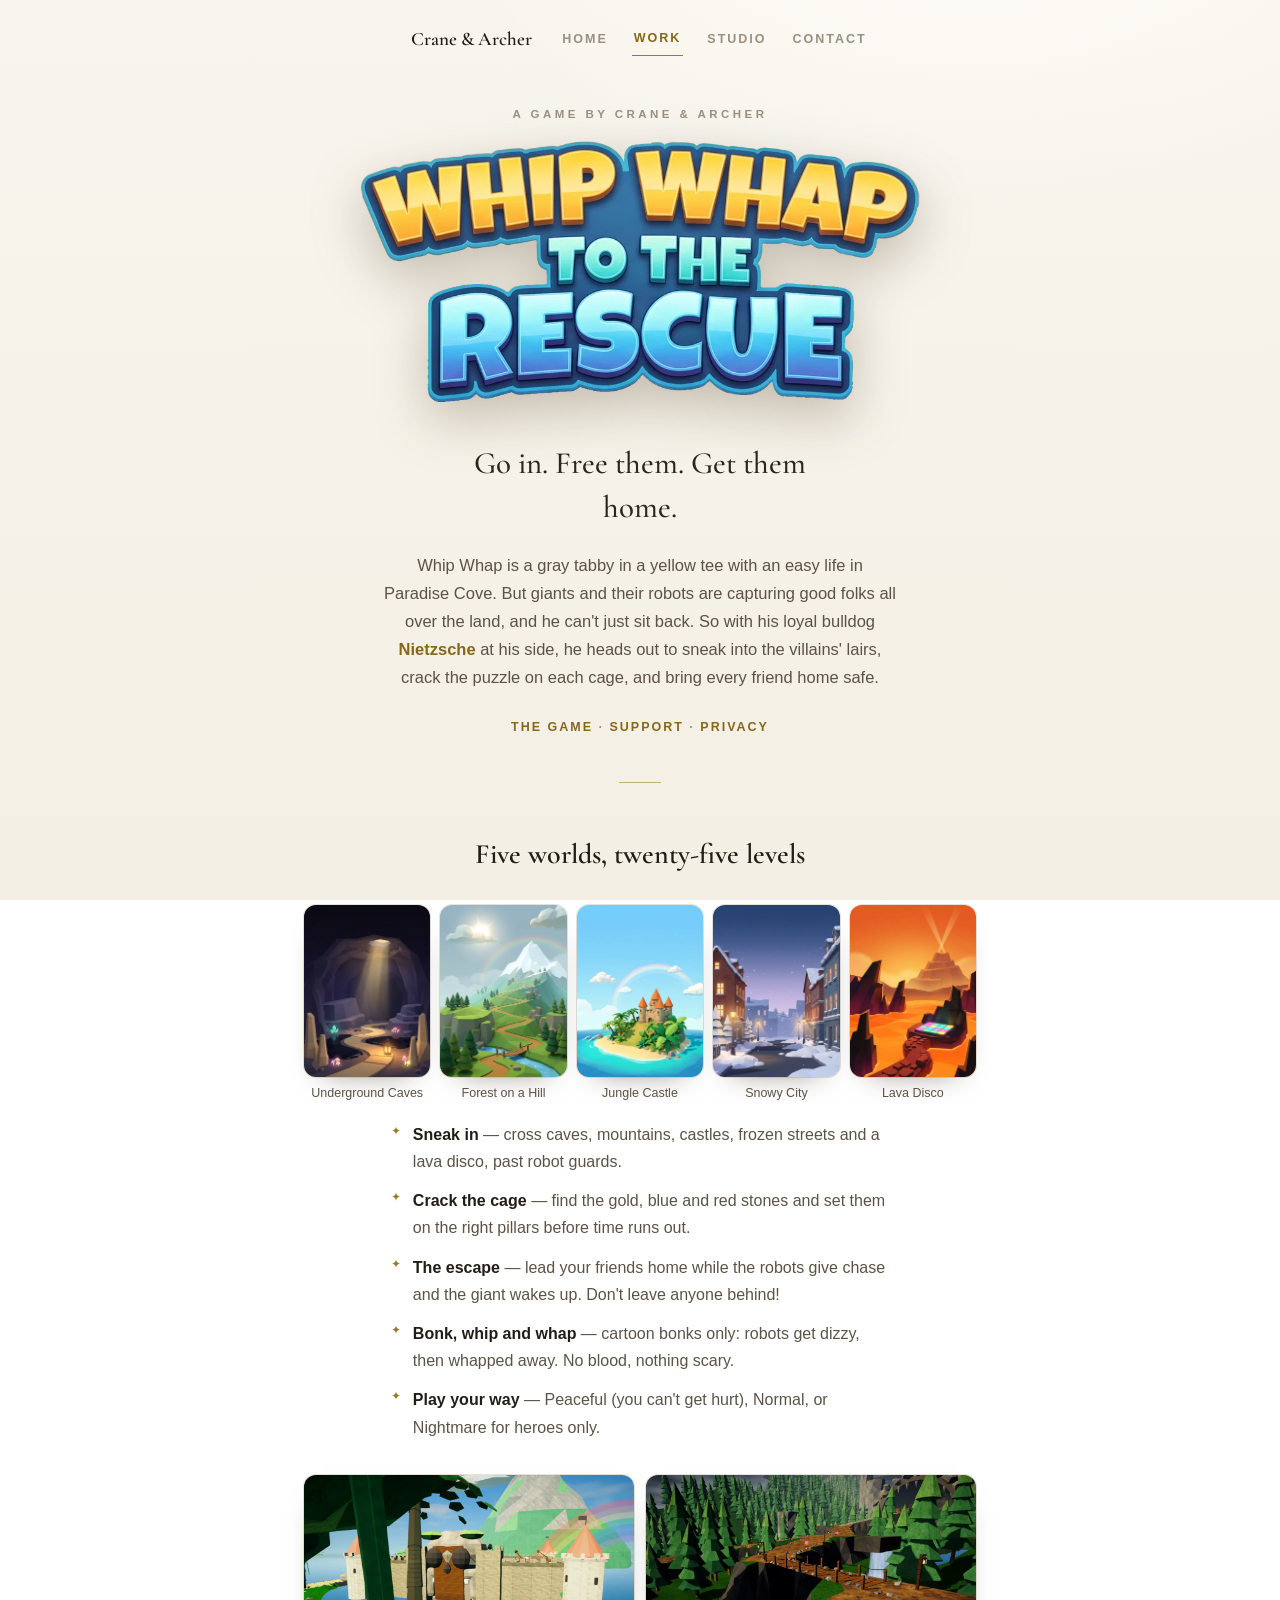
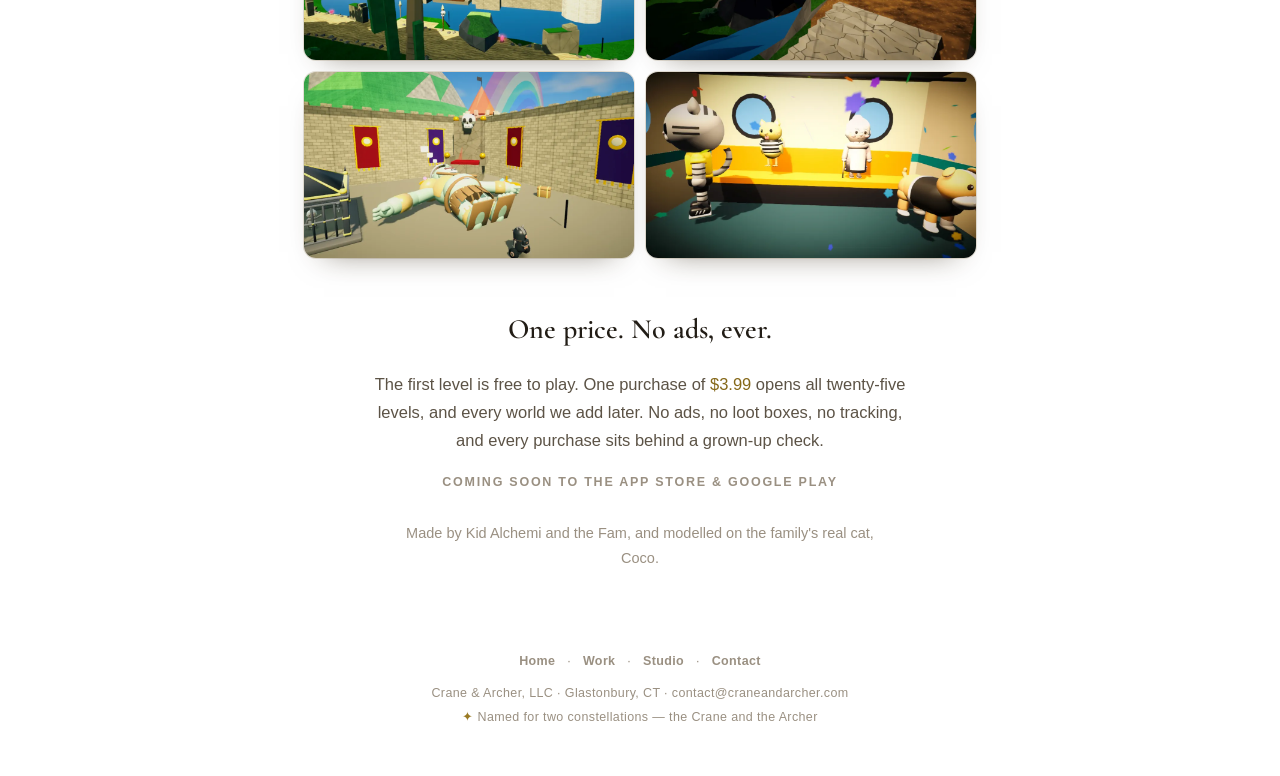
==== whipwhap/index.html @ b3d75213 "Whip Whap to the Rescue: game page, support and privacy policy (/whipwhap/); on Work, Contact and th" ====
<!doctype html>
<html lang="en">
<head>
<meta charset="utf-8" />
<meta name="viewport" content="width=device-width, initial-scale=1" />
<title>Whip Whap to the Rescue — Crane & Archer</title>
<meta name="description" content="Whip Whap to the Rescue: a 3D rescue adventure for kids and grown-ups. Go in, free them, get them home. One price, no ads, ever." />
<meta name="theme-color" content="#f7f4ec" />
<meta property="og:title" content="Whip Whap to the Rescue — Crane & Archer" />
<meta property="og:description" content="Whip Whap to the Rescue: a 3D rescue adventure for kids and grown-ups. Go in, free them, get them home. One price, no ads, ever." />
<meta property="og:type" content="website" />
<meta property="og:url" content="https://craneandarcher.com/whipwhap/" />
<meta property="og:image" content="https://craneandarcher.com/whipwhap/shot-castle.webp" />
<link rel="canonical" href="https://craneandarcher.com/whipwhap/" />
<link rel="icon" href="data:image/svg+xml,%3Csvg xmlns='http://www.w3.org/2000/svg' viewBox='0 0 32 32'%3E%3Crect width='32' height='32' rx='7' fill='%23f7f4ec'/%3E%3Cg fill='none' stroke='%239a7a24' stroke-width='1.4' stroke-linecap='round'%3E%3Cpath d='M9 22 L23 10'/%3E%3Cpath d='M23 10 l-5 1 M23 10 l1 -5'/%3E%3C/g%3E%3Ccircle cx='9' cy='22' r='1.5' fill='%23b0873a'/%3E%3C/svg%3E" />
<link rel="preconnect" href="https://fonts.googleapis.com">
<link rel="preconnect" href="https://fonts.gstatic.com" crossorigin>
<link href="https://fonts.googleapis.com/css2?family=Cormorant+Garamond:ital,wght@0,500;0,600;1,500;1,600&display=swap" rel="stylesheet">
<link rel="stylesheet" href="/style.css" />
<link rel="stylesheet" href="/whipwhap/whipwhap.css" />
</head>
<body>
  <svg class="sky" viewBox="0 0 1200 900" preserveAspectRatio="xMidYMid slice" aria-hidden="true">
    <g class="constellation" style="--dur:16s;--delay:0s" transform="translate(90,110)"><polyline points="0,30 45,55 90,10 140,50 190,20"/><circle cx="0" cy="30" r="2.3"/><circle cx="45" cy="55" r="2.3"/><circle cx="90" cy="10" r="2.6"/><circle cx="140" cy="50" r="2.3"/><circle cx="190" cy="20" r="2.3"/></g>
    <g class="constellation" style="--dur:22s;--delay:5s" transform="translate(930,120)"><polyline points="55,215 70,110 35,35 120,25 110,126 130,205"/><polyline points="70,110 90,118 110,126"/><circle cx="35" cy="35" r="2.8"/><circle cx="120" cy="25" r="2.4"/><circle cx="70" cy="110" r="2.1"/><circle cx="90" cy="118" r="2.1"/><circle cx="110" cy="126" r="2.1"/><circle cx="55" cy="215" r="2.6"/><circle cx="130" cy="205" r="2.8"/></g>
    <g class="constellation" style="--dur:19s;--delay:11s" transform="translate(110,520)"><polyline points="30,15 55,60 72,112 100,150"/><line x1="72" y1="112" x2="122" y2="88"/><line x1="100" y1="150" x2="90" y2="215"/><line x1="100" y1="150" x2="122" y2="198"/><circle cx="30" cy="15" r="2.6"/><circle cx="55" cy="60" r="2.2"/><circle cx="72" cy="112" r="2.4"/><circle cx="100" cy="150" r="2.2"/><circle cx="90" cy="215" r="2.2"/><circle cx="122" cy="198" r="2.2"/><circle cx="122" cy="88" r="2.2"/></g>
    <g class="constellation" style="--dur:24s;--delay:3s" transform="translate(880,560)"><polyline points="55,45 120,42 128,120 48,120 55,45"/><polyline points="55,45 95,8 120,42"/><polyline points="120,42 185,80 128,120"/><polyline points="55,45 10,80 48,120"/><circle cx="95" cy="8" r="2.2"/><circle cx="55" cy="45" r="2.4"/><circle cx="120" cy="42" r="2.4"/><circle cx="48" cy="120" r="2.4"/><circle cx="128" cy="120" r="2.4"/><circle cx="185" cy="80" r="2.2"/><circle cx="10" cy="80" r="2.2"/></g>
    <g class="constellation" style="--dur:20s;--delay:8s" transform="translate(420,730)"><polyline points="10,25 15,95 90,100 85,35 10,25"/><polyline points="85,35 140,30 200,55 258,80"/><circle cx="10" cy="25" r="2.5"/><circle cx="15" cy="95" r="2.3"/><circle cx="90" cy="100" r="2.3"/><circle cx="85" cy="35" r="2.3"/><circle cx="140" cy="30" r="2.3"/><circle cx="200" cy="55" r="2.3"/><circle cx="258" cy="80" r="2.5"/></g>
    <g class="constellation" style="--dur:17s;--delay:14s" transform="translate(770,760)"><polyline points="25,35 45,5 70,42"/><polyline points="25,35 70,42 60,88 15,80 25,35"/><circle cx="45" cy="5" r="2.6"/><circle cx="25" cy="35" r="2.1"/><circle cx="70" cy="42" r="2.1"/><circle cx="60" cy="88" r="2.1"/><circle cx="15" cy="80" r="2.1"/></g>
  </svg>

  <nav class="nav">
    <a class="brand" href="/">Crane &amp; Archer</a>
    <a class="link" href="/">Home</a>
    <a class="link" href="/work.html" aria-current="page">Work</a>
    <a class="link" href="/studio.html">Studio</a>
    <a class="link" href="/contact.html">Contact</a>
  </nav>

  <main class="wrap">
    <p class="label">A game by Crane &amp; Archer</p>
    <img class="ww-logo" src="/whipwhap/logo.webp" alt="Whip Whap to the Rescue" width="900" height="420" />
    <p class="lede">Go in. Free them. Get them home.</p>
    <p class="body">Whip Whap is a gray tabby in a yellow tee with an easy life in Paradise Cove. But giants
      and their robots are capturing good folks all over the land, and he can't just sit back.
      So with his loyal bulldog <span class="em">Nietzsche</span> at his side, he heads out to sneak into
      the villains' lairs, crack the puzzle on each cage, and bring every friend home safe.</p>
    <p class="ww-subnav"><a href="/whipwhap/">The game</a> · <a href="/whipwhap/support.html">Support</a> · <a href="/whipwhap/privacy.html">Privacy</a></p>

    <hr class="rule" />

    <p class="h2">Five worlds, twenty-five levels</p>
    <div class="ww-worlds">
      <figure><img src="/whipwhap/world-caves.webp" alt="Underground Caves" loading="lazy" width="520" height="706" /><figcaption>Underground Caves</figcaption></figure>
      <figure><img src="/whipwhap/world-forest.webp" alt="Forest on a Hill" loading="lazy" width="520" height="706" /><figcaption>Forest on a Hill</figcaption></figure>
      <figure><img src="/whipwhap/world-jungle.webp" alt="Jungle Castle" loading="lazy" width="520" height="706" /><figcaption>Jungle Castle</figcaption></figure>
      <figure><img src="/whipwhap/world-city.webp" alt="Snowy City" loading="lazy" width="520" height="706" /><figcaption>Snowy City</figcaption></figure>
      <figure><img src="/whipwhap/world-lava.webp" alt="Lava Disco" loading="lazy" width="520" height="706" /><figcaption>Lava Disco</figcaption></figure>
    </div>

    <ul class="features">
      <li><b>Sneak in</b> — cross caves, mountains, castles, frozen streets and a lava disco, past robot guards.</li>
      <li><b>Crack the cage</b> — find the gold, blue and red stones and set them on the right pillars before time runs out.</li>
      <li><b>The escape</b> — lead your friends home while the robots give chase and the giant wakes up. Don't leave anyone behind!</li>
      <li><b>Bonk, whip and whap</b> — cartoon bonks only: robots get dizzy, then whapped away. No blood, nothing scary.</li>
      <li><b>Play your way</b> — Peaceful (you can't get hurt), Normal, or Nightmare for heroes only.</li>
    </ul>

    <div class="ww-shots">
      <img src="/whipwhap/shot-castle.webp" alt="Skull Island's castle in the Jungle world" loading="lazy" width="1100" height="619" />
      <img src="/whipwhap/shot-forest.webp" alt="A rope bridge on the Forest on a Hill" loading="lazy" width="1100" height="619" />
      <img src="/whipwhap/shot-cyclops.webp" alt="The Cyclops asleep in his courtyard" loading="lazy" width="1100" height="619" />
      <img src="/whipwhap/shot-cabin.webp" alt="Whip Whap, Nietzsche and rescued friends in the helicopter" loading="lazy" width="1100" height="619" />
    </div>

    <p class="h2">One price. No ads, ever.</p>
    <p class="prose" style="text-align:center;">The first level is free to play. One purchase of <span class="em">$3.99</span>
      opens all twenty-five levels, and every world we add later. No ads, no loot boxes, no tracking,
      and every purchase sits behind a grown-up check.</p>

    <!-- TODO at store launch: replace this line with the App Store + Google Play badge links. -->
    <span class="soon">Coming soon to the App Store &amp; Google Play</span>

    <p class="prose ww-credit">Made by Kid Alchemi and the Fam, and modelled on the family's real cat, Coco.</p>
  </main>

  <footer>
    <div class="fnav"><a href="/">Home</a> · <a href="/work.html">Work</a> · <a href="/studio.html">Studio</a> · <a href="/contact.html">Contact</a></div>
    Crane &amp; Archer, LLC · Glastonbury, CT · <a href="mailto:contact@craneandarcher.com">contact@craneandarcher.com</a><br/>
    <span class="star">✦</span> Named for two constellations — the Crane and the Archer
  </footer>
</body>
</html>
---- style.css ----
/* Crane & Archer — shared styles across all pages.
   Paper + brass palette, Cormorant Garamond display, breathing constellations. */
:root{
  --paper:#f7f4ec; --paper-2:#fbf9f3; --ink:#221d16; --soft:#5c5346;
  --faint:#9a9082; --gold:#9a7a24; --gold-deep:#856819;
  --line:rgba(34,29,22,.12);
  --maxw:720px;
}
*{box-sizing:border-box;}
html{scroll-behavior:smooth;}
body{
  margin:0; min-height:100vh; color:var(--ink);
  font-family:-apple-system,BlinkMacSystemFont,"Segoe UI",Inter,Helvetica,Arial,sans-serif;
  line-height:1.7; -webkit-font-smoothing:antialiased;
  background:
    radial-gradient(900px 560px at 76% -14%, #fffdf8 0%, transparent 60%),
    linear-gradient(180deg,#f8f5ee 0%, #f3efe4 100%);
  background-attachment:fixed;
}
.serif{font-family:"Cormorant Garamond",Georgia,"Times New Roman",serif;}
a{color:inherit;}

/* breathing constellations behind everything (namesakes: Grus = Crane, Sagittarius = Archer) */
.sky{position:fixed; inset:0; width:100%; height:100%; z-index:0; pointer-events:none; color:#0d0b09;}
.sky circle{fill:currentColor;}
.sky polyline,.sky line{fill:none; stroke:currentColor; stroke-width:1.1;
  vector-effect:non-scaling-stroke; stroke-linecap:round; stroke-linejoin:round; opacity:.6;}
.constellation{opacity:0; animation:breathe var(--dur,20s) ease-in-out infinite; animation-delay:var(--delay,0s);}
@keyframes breathe{0%,100%{opacity:0} 50%{opacity:1}}
@media (prefers-reduced-motion: reduce){ .constellation{animation:none; opacity:.45;} }

/* top nav */
.nav{position:relative; z-index:2; display:flex; flex-wrap:wrap; align-items:center; justify-content:center;
  gap:6px 22px; padding:22px 24px 4px;}
.nav .brand{font-family:"Cormorant Garamond",Georgia,serif; font-weight:600; font-size:19px;
  color:var(--ink); text-decoration:none; margin-right:6px;}
.nav a.link{font-size:12.5px; letter-spacing:.16em; text-transform:uppercase; font-weight:700;
  color:var(--faint); text-decoration:none; padding:6px 2px; transition:color .15s;}
.nav a.link:hover{color:var(--gold-deep);}
.nav a.link[aria-current="page"]{color:var(--gold-deep); border-bottom:1.5px solid var(--gold);}

.wrap{max-width:var(--maxw); margin:0 auto; position:relative; z-index:1;
  padding:clamp(28px,5vh,56px) 24px 40px; text-align:center;}

/* home hero */
.plaque{display:block; width:clamp(280px,60vw,410px); height:auto; margin:0 auto; border-radius:9px;
  box-shadow:0 30px 60px -30px rgba(70,52,20,.55), 0 2px 6px -2px rgba(70,52,20,.28), 0 0 0 1px rgba(120,95,45,.18);}
.lede{font-family:"Cormorant Garamond",Georgia,serif; font-size:clamp(23px,4vw,31px); line-height:1.4;
  color:#2c261d; margin:40px auto 0; max-width:26ch; font-weight:500;}
.body{color:var(--soft); font-size:16.5px; margin:22px auto 0; max-width:56ch;}
.body .em{color:var(--gold-deep); font-weight:600;}
.motto{font-family:"Cormorant Garamond",Georgia,serif; font-style:italic; font-size:clamp(19px,3vw,24px);
  color:var(--gold); font-weight:600; margin:30px auto 0; max-width:46ch; line-height:1.5;}

.rule{width:42px; height:1px; background:var(--gold); opacity:.55; margin:44px auto; border:0;}

/* page headings + prose (inner pages) */
.page-title{font-family:"Cormorant Garamond",Georgia,serif; font-size:clamp(30px,6vw,46px);
  font-weight:600; color:var(--ink); margin:12px auto 0; line-height:1.1;}
.page-sub{color:var(--soft); font-size:17px; margin:16px auto 0; max-width:56ch;}
.h2{font-family:"Cormorant Garamond",Georgia,serif; font-size:clamp(22px,4vw,28px); font-weight:600;
  color:var(--ink); margin:48px auto 0;}
.prose{color:var(--soft); font-size:16.5px; margin:16px auto 0; max-width:60ch; text-align:left;}
.prose p{margin:0 0 16px;}
.prose strong,.prose .em{color:var(--gold-deep);}
.label{font-size:11.5px; letter-spacing:.3em; text-transform:uppercase; color:var(--faint); font-weight:700; margin:0 0 16px;}

/* product / app card */
.card{display:flex; align-items:center; gap:18px; text-align:left; max-width:460px; margin:0 auto;
  padding:18px 20px; border-radius:18px; background:linear-gradient(180deg,var(--paper-2),#f5f1e7);
  border:1px solid var(--line); box-shadow:0 20px 44px -30px rgba(70,52,20,.5);}
.card img{width:64px; height:64px; border-radius:15px; flex:0 0 auto; box-shadow:0 4px 16px -6px rgba(50,38,18,.4);}
.card .name{font-family:"Cormorant Garamond",Georgia,serif; font-size:24px; font-weight:600; margin:0 0 2px;}
.card .desc{color:var(--soft); font-size:14.5px; line-height:1.5; margin:0;}

/* feature list */
.features{list-style:none; padding:0; margin:20px auto 0; max-width:56ch; text-align:left;}
.features li{position:relative; padding:0 0 0 22px; margin:0 0 12px; color:var(--soft); font-size:16px;}
.features li::before{content:"✦"; position:absolute; left:0; top:0; color:var(--gold); font-size:12px;}
.features b{color:var(--ink); font-weight:600;}

/* buttons */
.btn-row{display:flex; flex-wrap:wrap; gap:12px; justify-content:center; margin:28px auto 0;}
.btn{display:inline-block; font-size:14.5px; font-weight:700; letter-spacing:.02em; text-decoration:none;
  padding:12px 22px; border-radius:999px; transition:transform .12s, box-shadow .12s;}
.btn-primary{background:linear-gradient(180deg,#a9861f,#856819); color:#fdfbf4;
  box-shadow:0 12px 28px -14px rgba(120,90,25,.7);}
.btn-primary:hover{transform:translateY(-1px);}
.btn-ghost{background:transparent; color:var(--gold-deep); border:1.4px solid rgba(133,104,25,.4);}
.btn-ghost:hover{border-color:var(--gold-deep);}
.soon{display:block; font-size:12.5px; letter-spacing:.14em; text-transform:uppercase; color:var(--faint);
  font-weight:700; margin:18px auto 0;}

/* contact block */
.contact-grid{display:grid; gap:16px; max-width:420px; margin:28px auto 0; text-align:left;}
.contact-item{padding:16px 18px; border-radius:14px; background:linear-gradient(180deg,var(--paper-2),#f5f1e7);
  border:1px solid var(--line);}
.contact-item .k{font-size:11.5px; letter-spacing:.18em; text-transform:uppercase; color:var(--faint); font-weight:700; margin:0 0 5px;}
.contact-item a{color:var(--gold-deep); text-decoration:none; font-weight:700;}
.contact-item a:hover{text-decoration:underline;}
.contact-item .addr{color:var(--soft); font-size:14.5px; line-height:1.6; font-style:normal;}

footer{position:relative; z-index:1; text-align:center; color:var(--faint); font-size:12.5px;
  letter-spacing:.03em; padding:40px 24px 46px; line-height:1.9;}
footer a{color:var(--faint); text-decoration:none;}
footer a:hover{color:var(--gold-deep);}
footer .star{color:var(--gold);}
footer .fnav{margin-bottom:8px;}
footer .fnav a{margin:0 8px; font-weight:600;}
---- whipwhap/whipwhap.css ----
/* Whip Whap to the Rescue — the game's pages, inside the studio's paper-and-brass look. */
.ww-logo{display:block; width:min(560px,92%); height:auto; margin:6px auto 0;
  filter:drop-shadow(0 18px 26px rgba(70,52,20,.28));}
.ww-subnav{margin:26px auto 0; font-size:12.5px; letter-spacing:.16em; text-transform:uppercase; font-weight:700; color:var(--faint);}
.ww-subnav a{color:var(--gold-deep); text-decoration:none;}
.ww-subnav a:hover{text-decoration:underline;}

.ww-worlds{display:grid; grid-template-columns:repeat(5,1fr); gap:10px; margin:26px auto 0; max-width:820px;}
.ww-worlds figure{margin:0;}
.ww-worlds img{display:block; width:100%; height:auto; border-radius:12px;
  box-shadow:0 14px 30px -20px rgba(50,38,18,.6), 0 0 0 1px rgba(120,95,45,.18);}
.ww-worlds figcaption{font-size:12.5px; color:var(--soft); margin-top:8px; line-height:1.3;}
@media (max-width:640px){ .ww-worlds{grid-template-columns:repeat(3,1fr);} }

.ww-shots{display:grid; grid-template-columns:1fr 1fr; gap:12px; margin:34px auto 0; max-width:820px;}
.ww-shots img{display:block; width:100%; height:auto; border-radius:12px;
  box-shadow:0 14px 30px -20px rgba(50,38,18,.6), 0 0 0 1px rgba(120,95,45,.18);}
@media (max-width:640px){ .ww-shots{grid-template-columns:1fr;} }

.ww-q{font-family:"Cormorant Garamond",Georgia,serif; font-size:23px; font-weight:600; color:var(--ink);
  margin:34px 0 8px; line-height:1.25;}
.ww-credit{text-align:center; font-size:14.5px; color:var(--faint); margin-top:28px;}
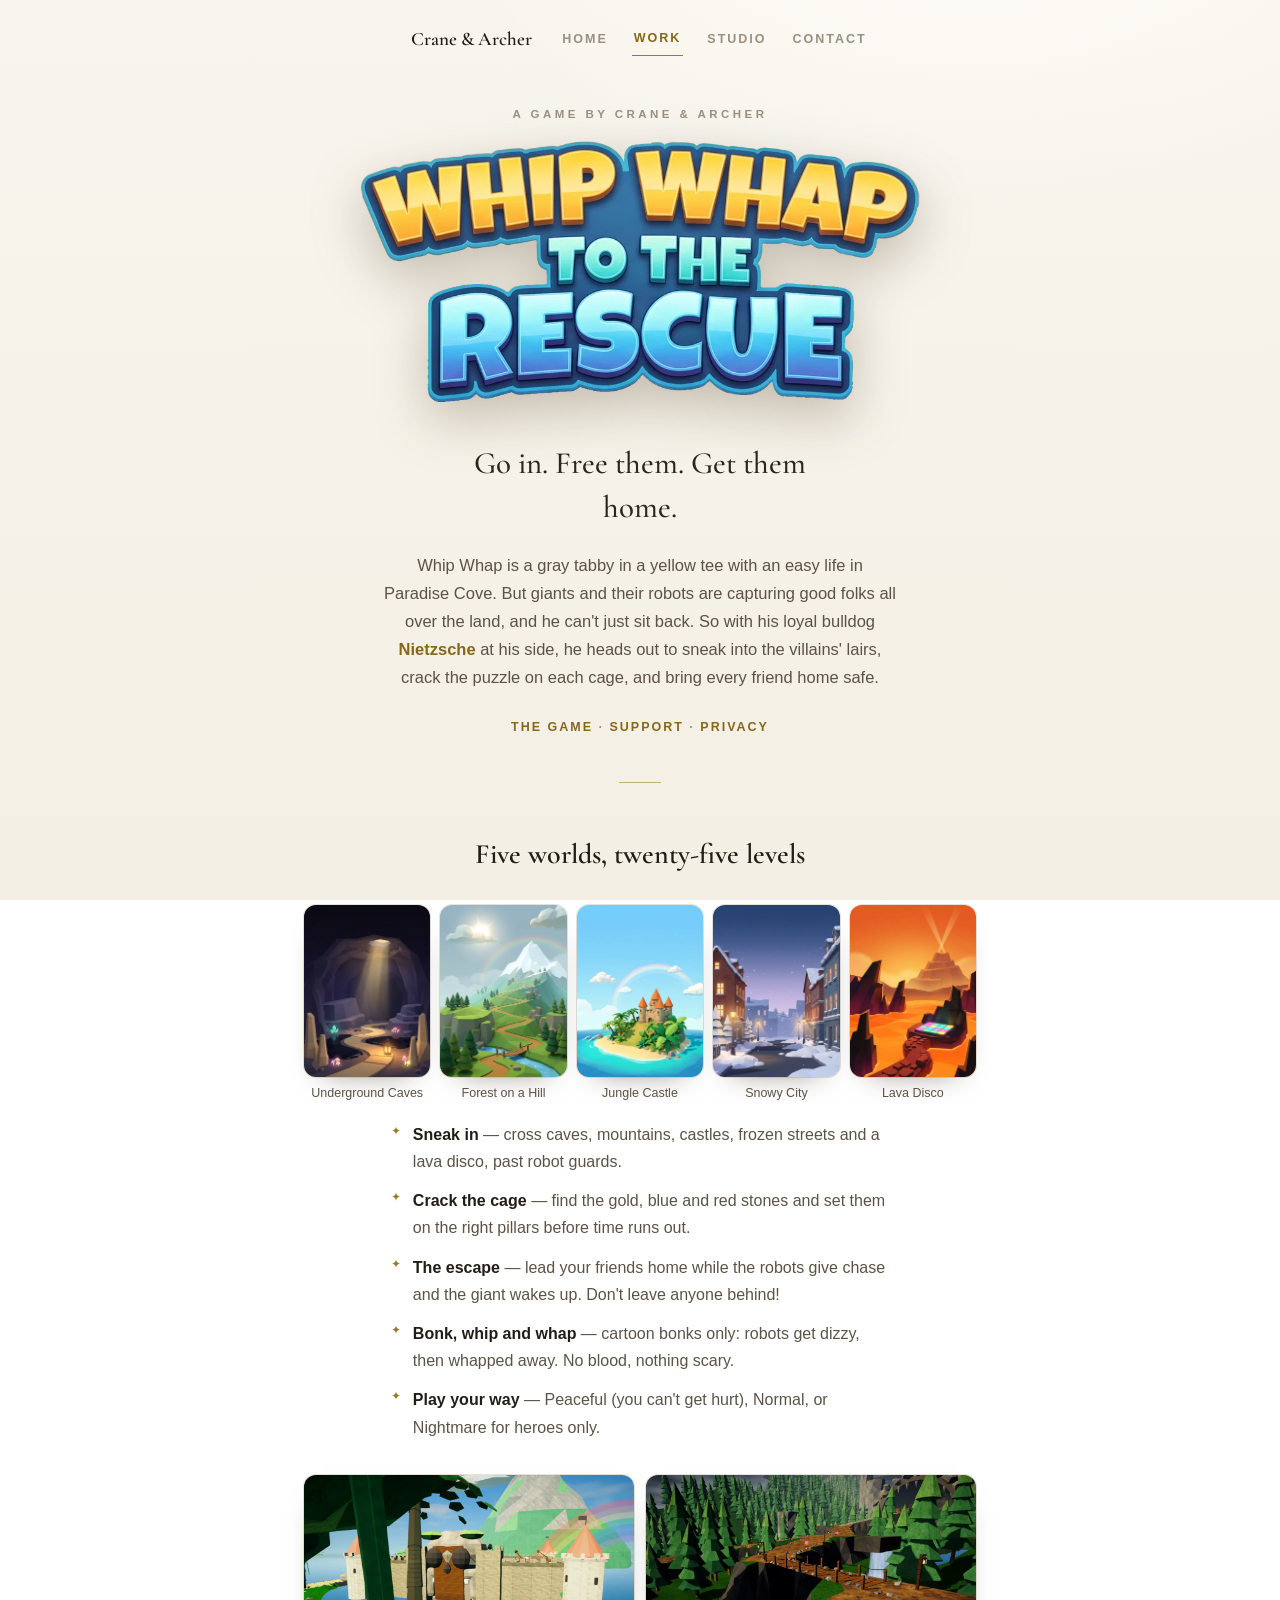
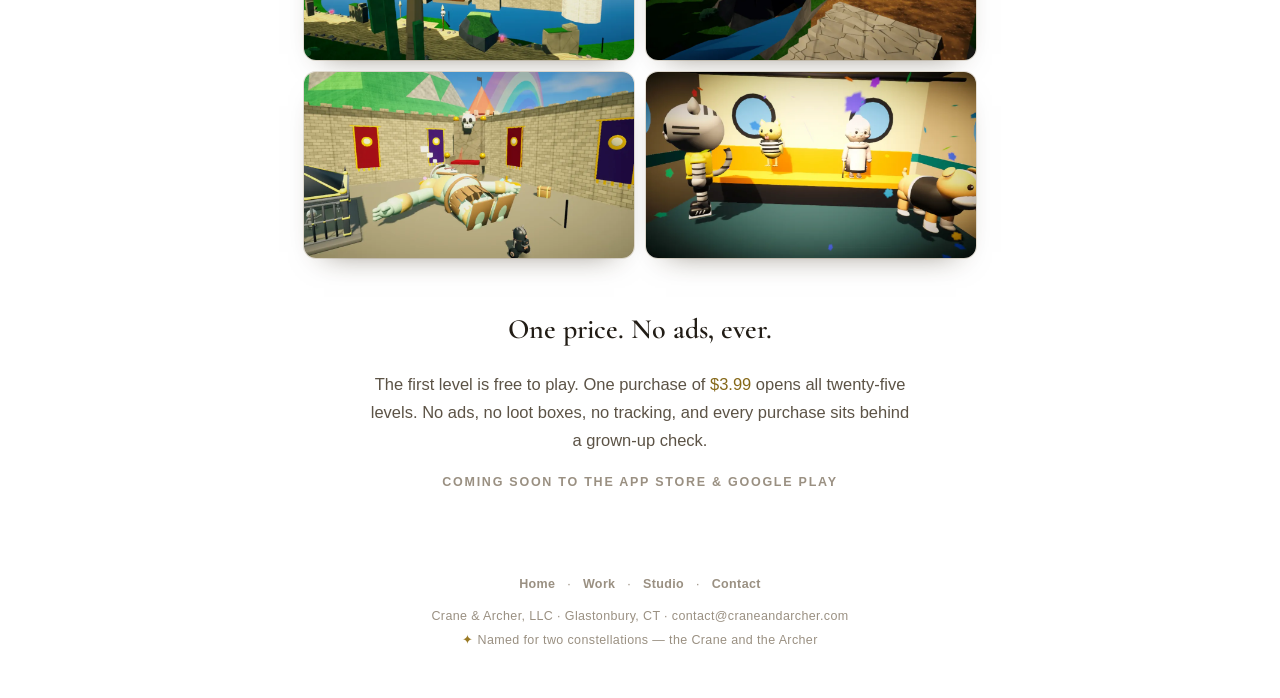
==== commit 05c29c63: "Whip Whap pages: just the game (no personal story), no promise of future worlds Co-Authored-By: Clau" ====
--- a/whipwhap/index.html
+++ b/whipwhap/index.html
@@ -75,13 +75,11 @@
 
     <p class="h2">One price. No ads, ever.</p>
     <p class="prose" style="text-align:center;">The first level is free to play. One purchase of <span class="em">$3.99</span>
-      opens all twenty-five levels, and every world we add later. No ads, no loot boxes, no tracking,
+      opens all twenty-five levels. No ads, no loot boxes, no tracking,
       and every purchase sits behind a grown-up check.</p>
 
     <!-- TODO at store launch: replace this line with the App Store + Google Play badge links. -->
     <span class="soon">Coming soon to the App Store &amp; Google Play</span>
-
-    <p class="prose ww-credit">Made by Kid Alchemi and the Fam, and modelled on the family's real cat, Coco.</p>
   </main>
 
   <footer>
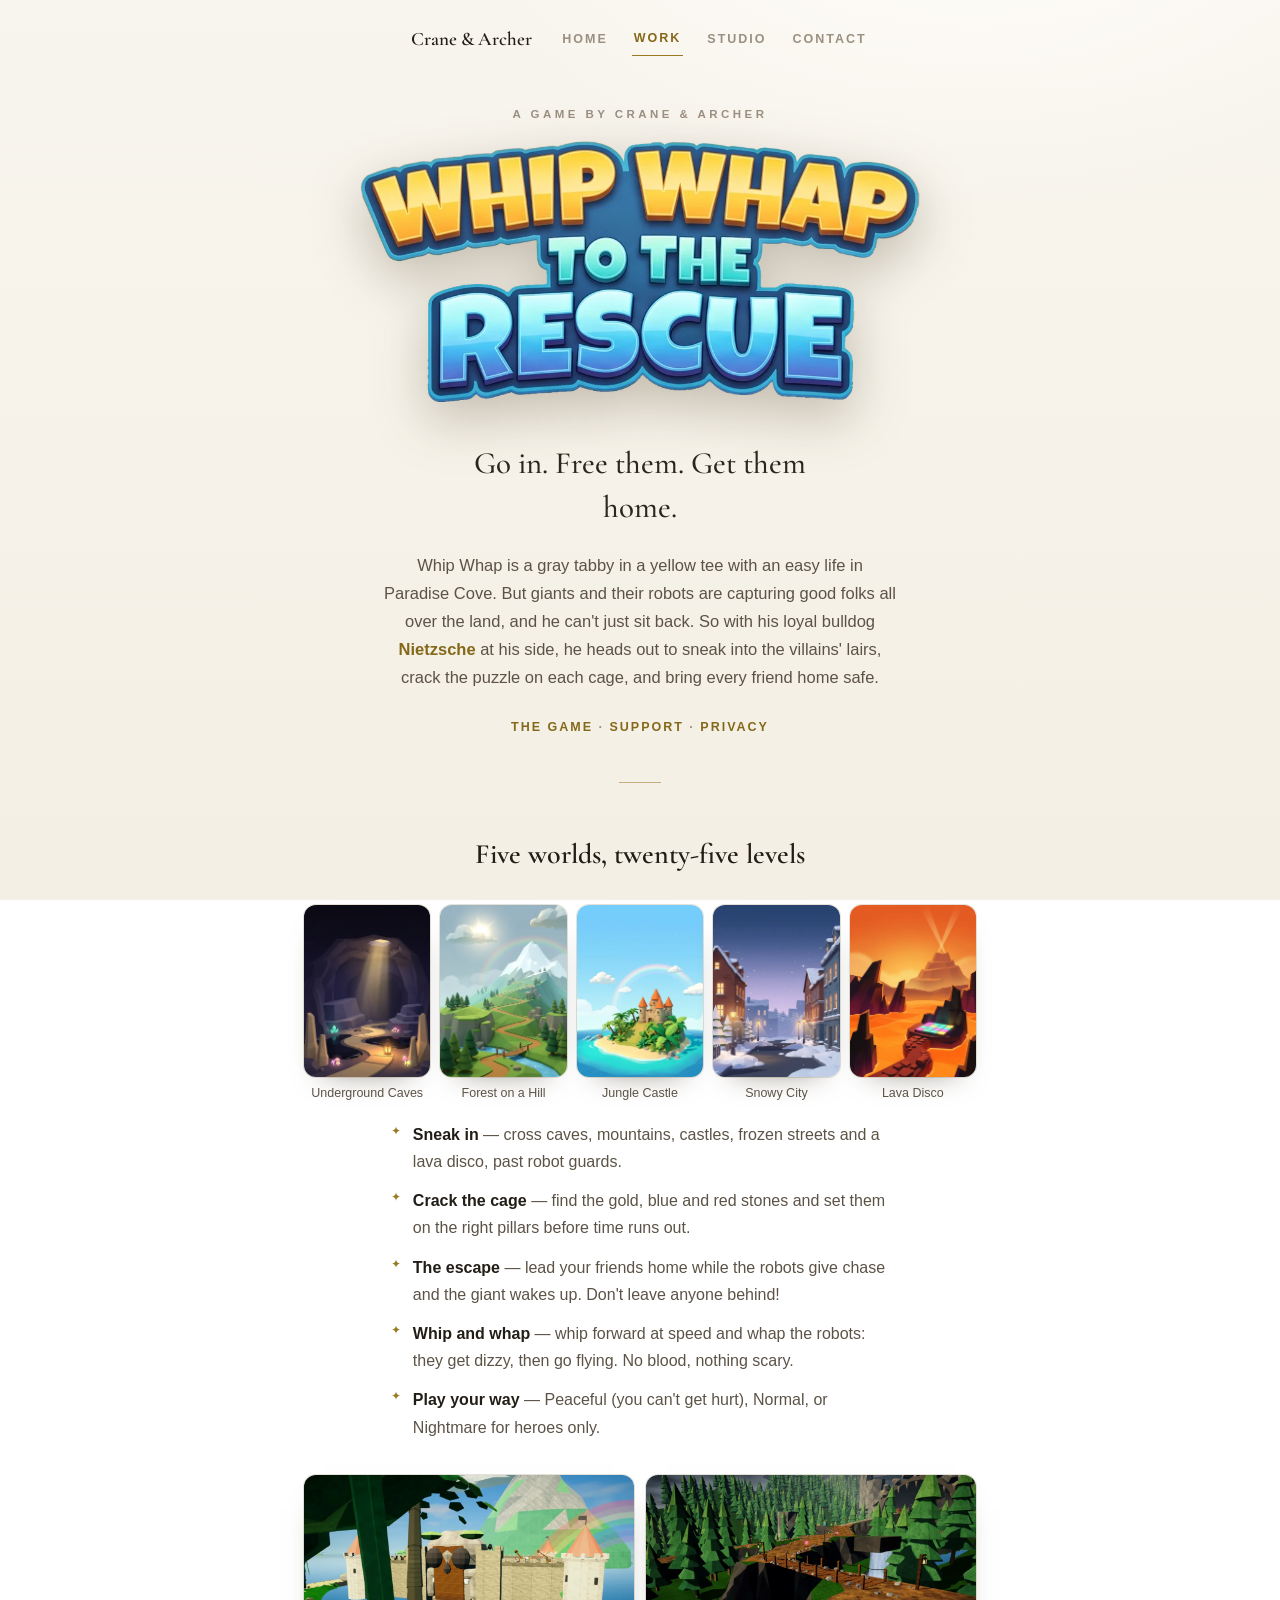
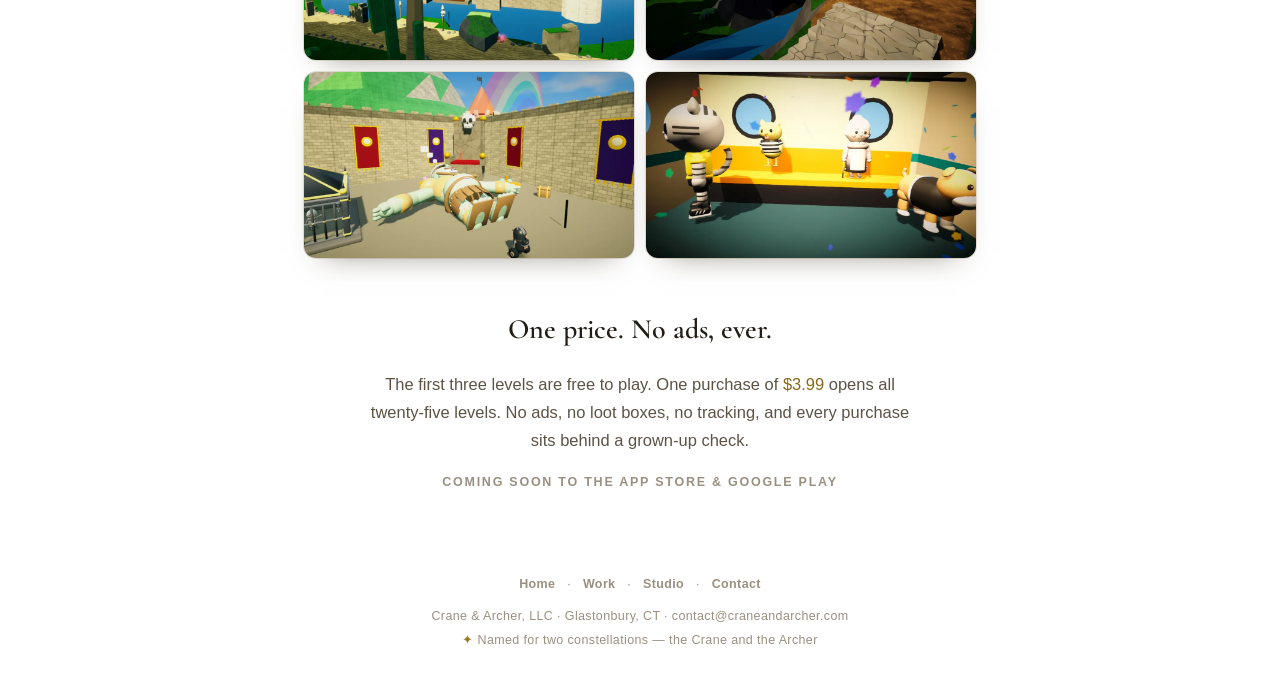
==== commit 7884a107: "Whip Whap: first three levels free; whip and whap wording Co-Authored-By: Claude Opus 5.5 <noreply@a" ====
--- a/whipwhap/index.html
+++ b/whipwhap/index.html
@@ -62,7 +62,7 @@
       <li><b>Sneak in</b> — cross caves, mountains, castles, frozen streets and a lava disco, past robot guards.</li>
       <li><b>Crack the cage</b> — find the gold, blue and red stones and set them on the right pillars before time runs out.</li>
       <li><b>The escape</b> — lead your friends home while the robots give chase and the giant wakes up. Don't leave anyone behind!</li>
-      <li><b>Bonk, whip and whap</b> — cartoon bonks only: robots get dizzy, then whapped away. No blood, nothing scary.</li>
+      <li><b>Whip and whap</b> — whip forward at speed and whap the robots: they get dizzy, then go flying. No blood, nothing scary.</li>
       <li><b>Play your way</b> — Peaceful (you can't get hurt), Normal, or Nightmare for heroes only.</li>
     </ul>
 
@@ -74,7 +74,7 @@
     </div>
 
     <p class="h2">One price. No ads, ever.</p>
-    <p class="prose" style="text-align:center;">The first level is free to play. One purchase of <span class="em">$3.99</span>
+    <p class="prose" style="text-align:center;">The first three levels are free to play. One purchase of <span class="em">$3.99</span>
       opens all twenty-five levels. No ads, no loot boxes, no tracking,
       and every purchase sits behind a grown-up check.</p>
 
--- a/style.css
+++ b/style.css
@@ -107,3 +107,8 @@
 footer .star{color:var(--gold);}
 footer .fnav{margin-bottom:8px;}
 footer .fnav a{margin:0 8px; font-weight:600;}
+
+/* a stack of product cards (home page) */
+.cards{display:flex; flex-direction:column; gap:14px; max-width:460px; margin:0 auto;}
+.card-link{text-decoration:none; color:inherit; transition:transform .15s, box-shadow .15s;}
+.card-link:hover{transform:translateY(-2px); box-shadow:0 26px 50px -30px rgba(70,52,20,.6);}
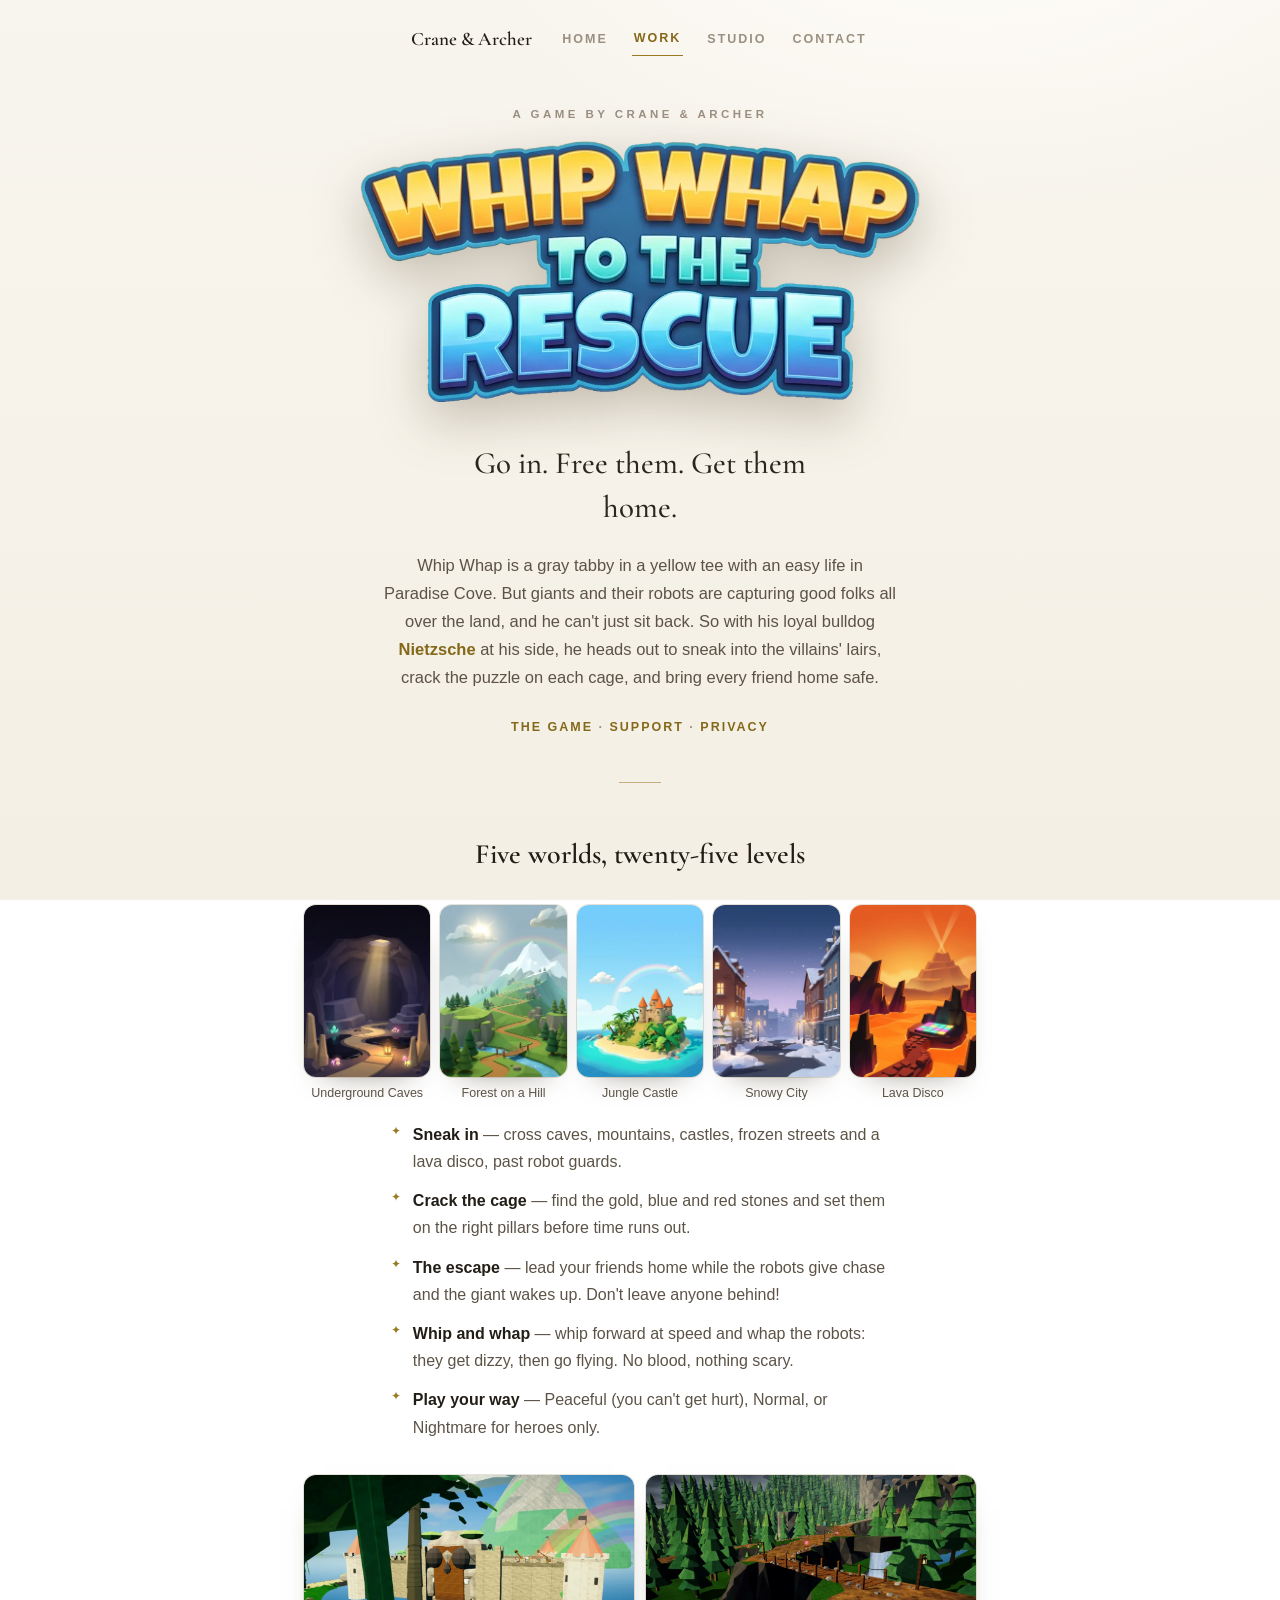
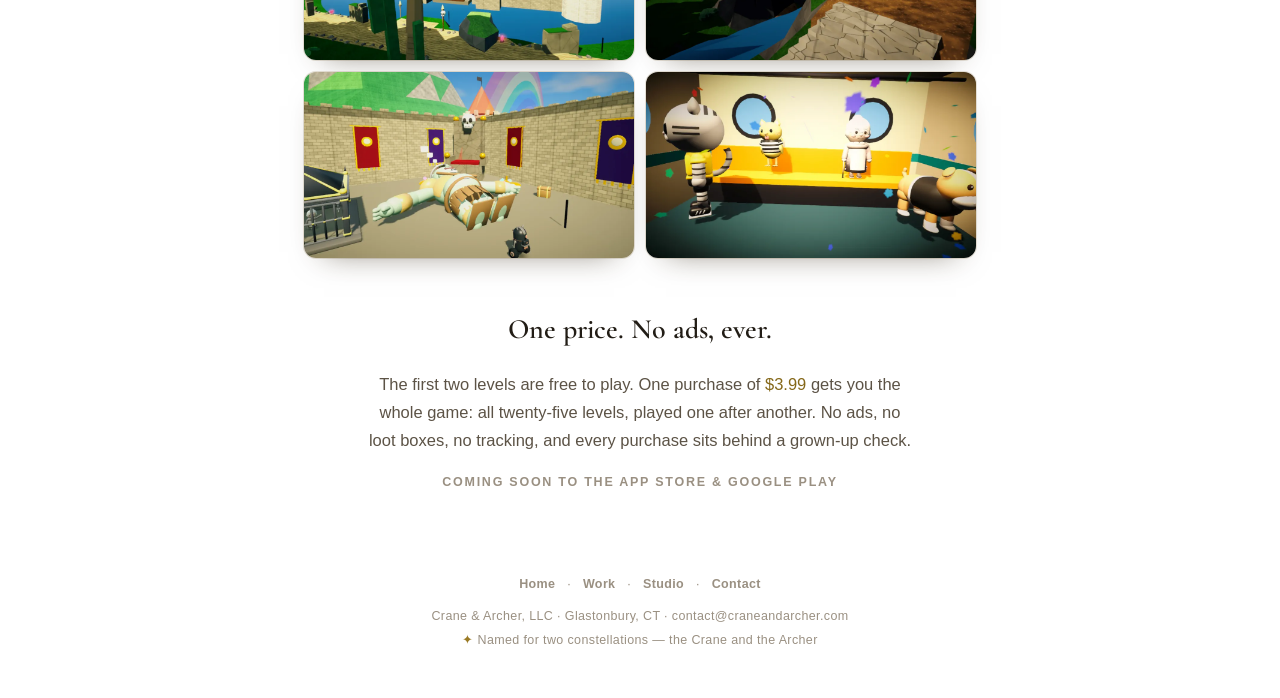
==== commit 79857581: "Whip Whap: first two levels free; one purchase gets you the whole game Co-Authored-By: Claude Opus 5" ====
--- a/whipwhap/index.html
+++ b/whipwhap/index.html
@@ -74,8 +74,8 @@
     </div>
 
     <p class="h2">One price. No ads, ever.</p>
-    <p class="prose" style="text-align:center;">The first three levels are free to play. One purchase of <span class="em">$3.99</span>
-      opens all twenty-five levels. No ads, no loot boxes, no tracking,
+    <p class="prose" style="text-align:center;">The first two levels are free to play. One purchase of <span class="em">$3.99</span>
+      gets you the whole game: all twenty-five levels, played one after another. No ads, no loot boxes, no tracking,
       and every purchase sits behind a grown-up check.</p>
 
     <!-- TODO at store launch: replace this line with the App Store + Google Play badge links. -->
